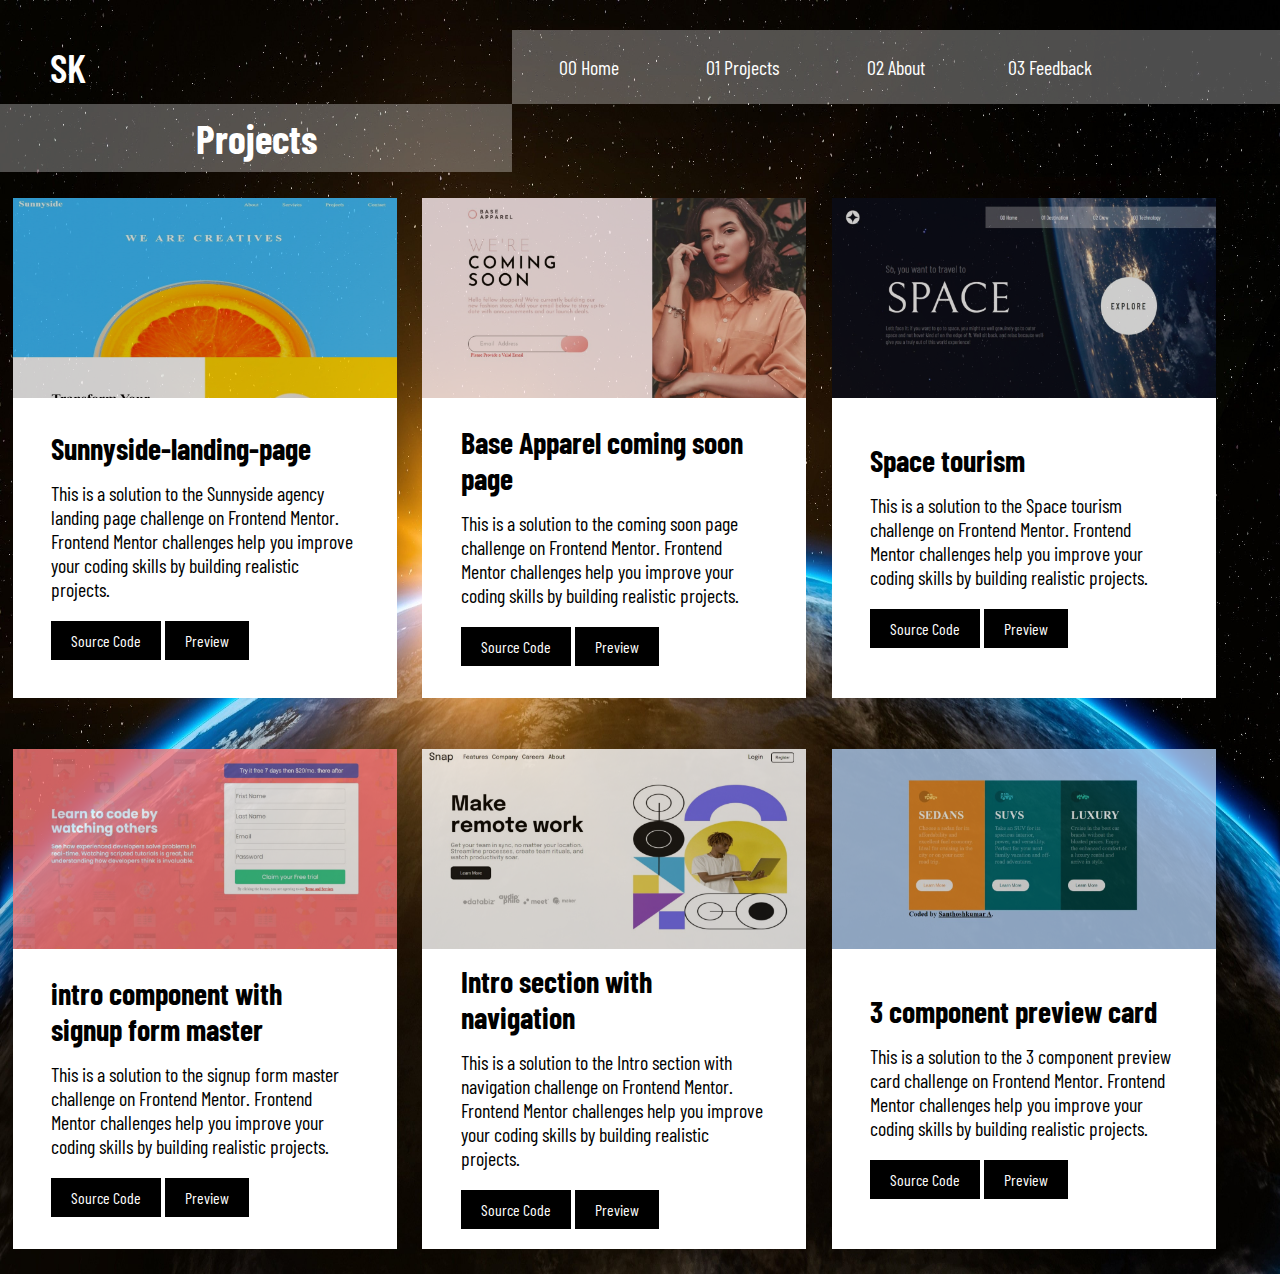
==== Projects.html @ 20512800 "update logo to SK and proect page" ====
<! Doctype html>
<html>
	<head>
		<meta charset="utf-8">
		<title>SK Projects</title>
		<link href="indexproject.css" rel="stylesheet">
		<link href="starter-code/assets/home/icon.png" rel="icon">
	</head>
	<body>
		<main>
			<nav>
				<div class="nav-div">
					<a href="index.html">SK</a>
				</div>
				<div class="nav-div1">
					<a href="index.html">00 Home</a><!--
					--><a href="projects.html">01 Projects</a><!--
					--><a href="comming.html">02 About</a><!--
					--><a href="comming.html">03 Feedback</a>
				</div>
				<div class="nav-div2">
					<svg xmlns="http://www.w3.org/2000/svg" width="24" height="21"><g fill="#D0D6F9" fill-rule="evenodd"><path d="M0 0h24v3H0zM0 9h24v3H0zM0 18h24v3H0z"/></g></svg>
				</div>
			</nav>
			<section class="title">
				<h1>Projects</h1>
			</section>
			<section class="sec1">
				<div class="sec1-div">
					<img src="images/landing-page.jpeg" alt="comming_soon-page">
					<div class="sec1-div-div">
						<div class="sec1-div-div1">
							<h1>Sunnyside-landing-page</h1>
							<p>This is a solution to the Sunnyside agency landing page challenge on Frontend Mentor. Frontend Mentor challenges help you improve your coding skills by building realistic projects.</p>
							<a target="_blank" href="https://github.com/Santhoshlesk/sunnyside-landing-page">Source Code</a>
							<a target="_blank" href="https://santhoshlesk.github.io/sunnyside-landing-page/">Preview</a>
						</div>
					</div>
				</div>
				<div class="sec1-div">
					<img src="images/comming_soon.jpeg" alt="comming_soon-page">
					<div class="sec1-div-div">
						<div class="sec1-div-div1">
							<h1>Base Apparel coming soon page</h1>
							<p>This is a solution to the coming soon page challenge on Frontend Mentor. Frontend Mentor challenges help you improve your coding skills by building realistic projects.</p>
							<a target="_blank" href="https://github.com/Santhoshlesk/Base-Apparel-coming-soon-page">Source Code</a>
							<a target="_blank" href="https://santhoshlesk.github.io/Base-Apparel-coming-soon-page/">Preview</a>
						</div>
					</div>
				</div>
				<div class="sec1-div">
					<img src="images/space-tour.jpeg" alt="comming_soon-page">
					<div class="sec1-div-div">
						<div class="sec1-div-div1">
							<h1>Space tourism</h1>
							<p>This is a solution to the Space tourism challenge on Frontend Mentor. Frontend Mentor challenges help you improve your coding skills by building realistic projects.</p>
							<a target="_blank" href="https://github.com/Santhoshlesk/space-tourism-Home">Source Code</a>
							<a target="_blank" href="https://santhoshlesk.github.io/space-tourism-Home/">Preview</a>
						</div>
					</div>
				</div>
				<div class="sec1-div">
					<img src="images/sign_form.jpeg" alt="intro component with signup form master">
					<div class="sec1-div-div">
						<div class="sec1-div-div1">
							<h1>intro component with signup form master</h1>
							<p>This is a solution to the signup form master challenge on Frontend Mentor. Frontend Mentor challenges help you improve your coding skills by building realistic projects.</p>
							<a target="_blank" href="https://github.com/Santhoshlesk/intro-component-with-signup-form">Source Code</a>
							<a target="_blank" href="https://santhoshlesk.github.io/intro-component-with-signup-form/">Preview</a>
						</div>
					</div>
				</div>
				<div class="sec1-div">
					<img src="images/intro-sec-nav.jpeg" alt="Intro section with navigation">
					<div class="sec1-div-div">
						<div class="sec1-div-div1">
							<h1>Intro section with navigation</h1>
							<p>This is a solution to the Intro section with navigation challenge on Frontend Mentor. Frontend Mentor challenges help you improve your coding skills by building realistic projects.</p>
							<a target="_blank" href="https://github.com/Santhoshlesk/intro-section-with-navigation">Source Code</a>
							<a target="_blank" href="https://santhoshlesk.github.io/intro-section-with-navigation/">Preview</a>
						</div>
					</div>
				</div>
				<div class="sec1-div">
					<img src="images/3-card.jpeg" alt="3-card">
					<div class="sec1-div-div">
						<div class="sec1-div-div1">
							<h1>3 component preview card</h1>
							<p>This is a solution to the 3 component preview card challenge on Frontend Mentor. Frontend Mentor challenges help you improve your coding skills by building realistic projects.</p>
							<a target="_blank" href="https://github.com/Santhoshlesk/3-column-preview-card">Source Code</a>
							<a target="_blank" href="https://santhoshlesk.github.io/3-column-preview-card/">Preview</a>
						</div>
					</div>
				</div>
			</section>
		</main>
	</body>
</html>
---- indexproject.css ----
@import url('https://fonts.googleapis.com/css2?family=Barlow+Condensed:wght@100;200;400;500;600&family=Bellefair&display=swap');
*{margin:0;}
main{
	background:url(starter-code/assets/home/background-home-desktop.jpg);
	width:100%;
	background-size:100% 100%;
}
nav{width:100%;}
.nav-div1{
	float:right;
	width:60%;
	background:rgba(255,255,255,0.3);
	margin-top:30px;
}
a{
	text-decoration:none;
	font-family: 'Barlow Condensed', sans-serif;
	font-weight:400;
}
.nav-div2{display:none;}
.nav-div1>a{
	display:inline-block;
	font-size:20px;
	width:20%;
	color:white;
	padding:25px 0px; 
	text-decoration:none;
	text-align:center;
	font-family: 'Barlow Condensed', sans-serif;
}
.nav-div1>a:hover{border-bottom:2px solid white;}
.nav-div{
	float:left;
	margin-top:30px;
	padding:13px 0px;
	margin-left:50px;
}
.nav-div>a{
	display:inline-block;
	font-size:40px;
	color:white;
	font-weight:600;
	text-decoration:none;
	font-family: 'Barlow Condensed', sans-serif;
}
.nav-div>a:hover{color:orange;transition:0.4s;}
.title{
	clear:left;
	width:40%;
	background:rgba(255,255,255,0.3);
	text-align:center;
}
.title>h1{
	font-size:40px;
	color:white;
	font-family: 'Barlow Condensed', sans-serif;
	width:30%;
	margin:0px auto;
	padding:10px 0px;
}
.title>h1:hover{border-bottom:2px solid white;}
.sec1{
	width:100%;
	display:flex;
	flex-wrap: wrap;
	clear:left;
}
.sec1-div{
	width:30%;
	margin:2% 1%;
}
.sec1-div>img{
	width:100%;
	height:200px;
}
.sec1-div-div{
	width:100%;
	background:white;
	height:300px;
	display:flex;
}
.sec1-div-div1{
	width:80%;
	margin:auto;
}
.sec1-div-div1>h1{
	font-size:30px;
	font-family: 'Barlow Condensed', sans-serif;
	padding:5px 0px;
}
.sec1-div-div1>p{
	font-size:20px;
	font-family: 'Barlow Condensed', sans-serif;
	padding:10px 0px;
}
.sec1-div-div1>a{
	display:inline-block;
	padding:10px 20px;
	margin:10px 0px;
	background:black;
	color:white;
}
img{opacity:0.8;}
img:hover{opacity:1;transition:0.5s;}
@media (max-width:991px) and (min-width:336px){
	main{
		width:100%;
		background:url(starter-code/assets/home/background-home-mobile.jpg);
		background-size:100% 100%;
		height:none;
	}
	.nav-div1{display:none;}
	.nav-div2{
		display:block;
		float:right;
		margin:30px;
	}
	.nav-div{margin:0;margin:10px;}
	.sec1-div{
	width:80%;
	margin:20px auto;
	}
	.title{
		width:100%;
	}
}
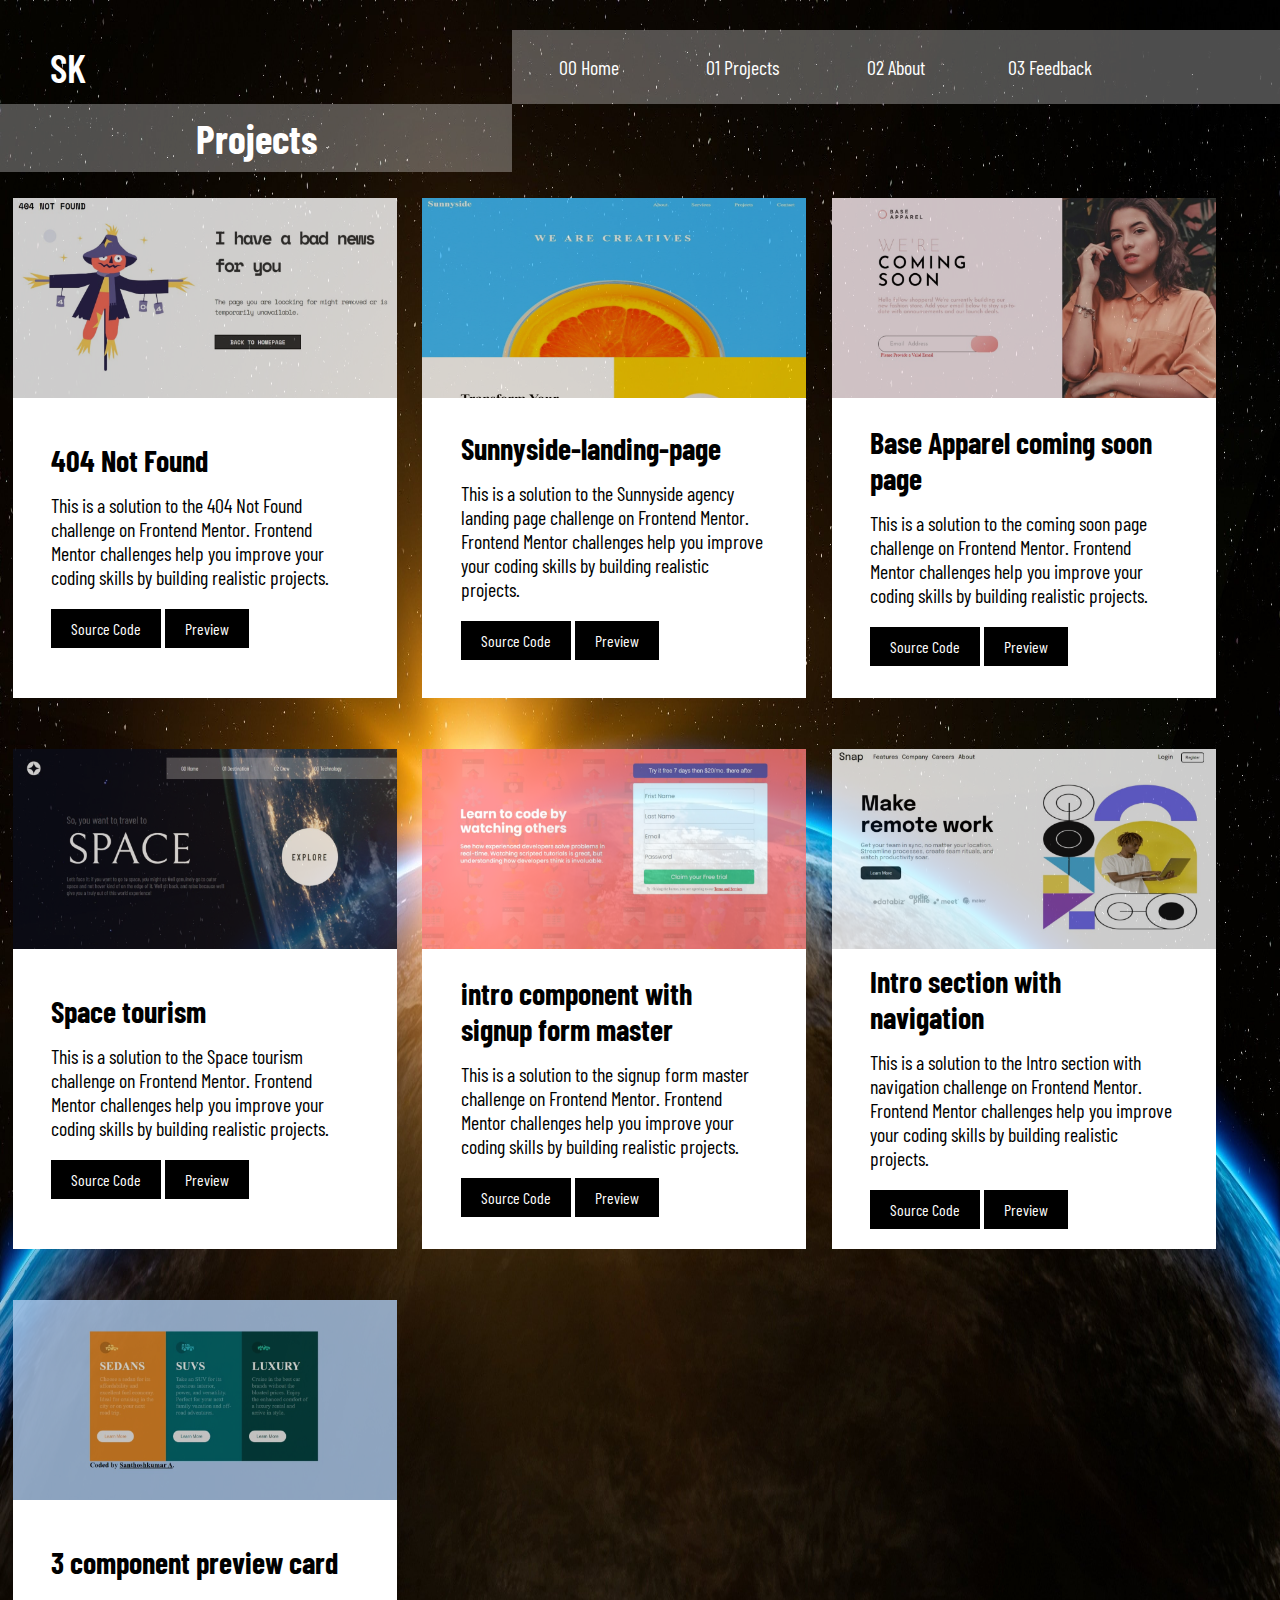
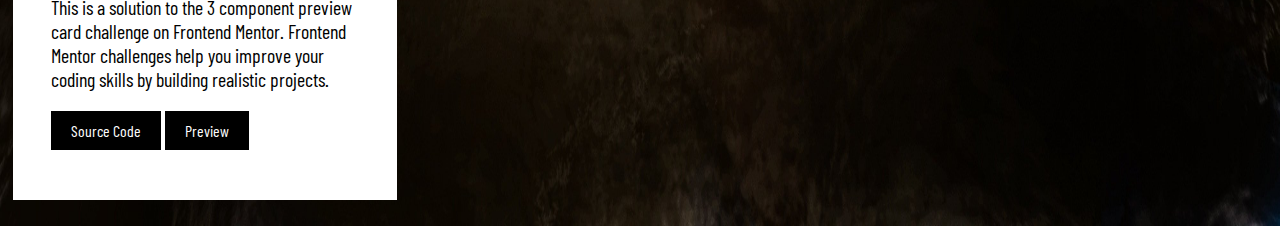
==== commit 7aa00f4f: "update the project 15/11/2022" ====
--- a/Projects.html
+++ b/Projects.html
@@ -26,6 +26,17 @@
 				<h1>Projects</h1>
 			</section>
 			<section class="sec1">
+				<div class="sec1-div">
+					<img src="images/404-Page-Desktop-view.jpeg" alt="404-Page-Desktop-view">
+					<div class="sec1-div-div">
+						<div class="sec1-div-div1">
+							<h1>404 Not Found</h1>
+							<p>This is a solution to the 404 Not Found challenge on Frontend Mentor. Frontend Mentor challenges help you improve your coding skills by building realistic projects.</p>
+							<a target="_blank" href="https://github.com/Santhoshlesk/404_Not_Found">Source Code</a>
+							<a target="_blank" href="https://santhoshlesk.github.io/404_Not_Found/">Preview</a>
+						</div>
+					</div>
+				</div>
 				<div class="sec1-div">
 					<img src="images/landing-page.jpeg" alt="comming_soon-page">
 					<div class="sec1-div-div">
